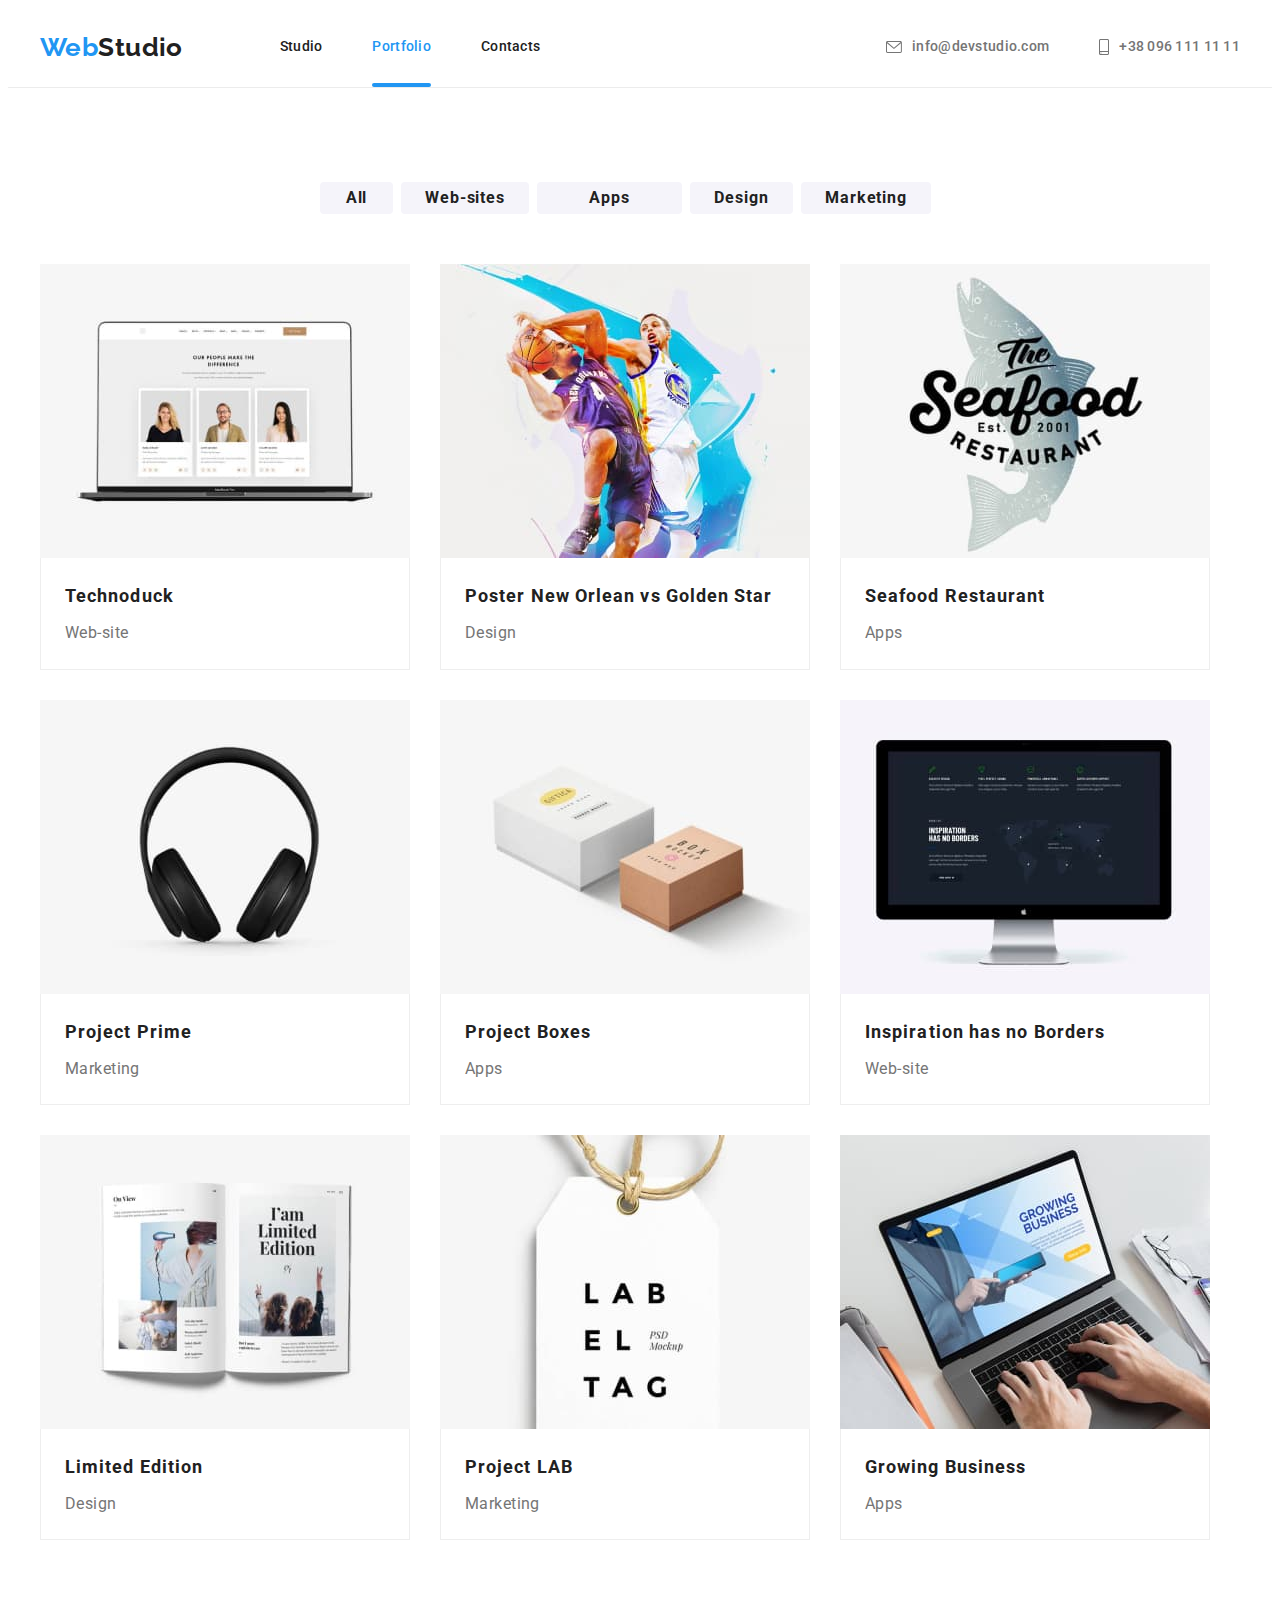
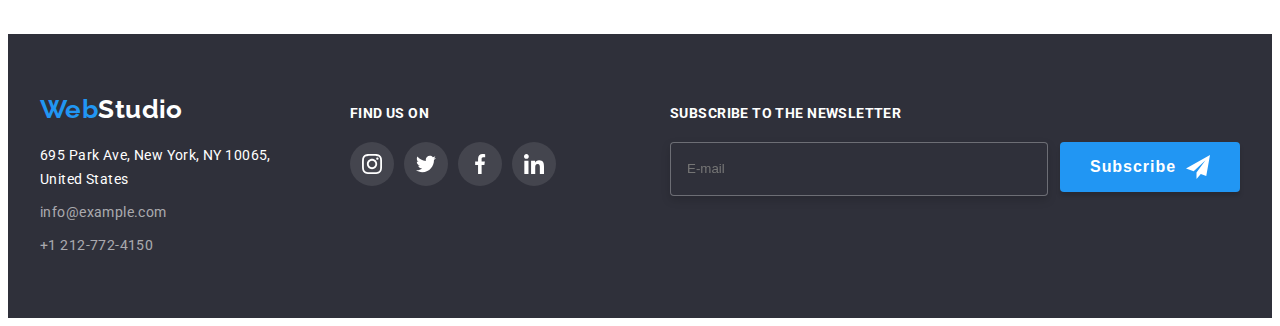
==== portfolio.html @ bf954bb7 "Add files via upload" ====
<!DOCTYPE html>
<html lang="en">
<head>
    <meta charset="UTF-8"/>
    <meta http-equiv="X-UA-Compatible" content="IE=edge"/>
    <meta name="viewport" content="width=device-width, initial-scale=1.0"/>
    <title>Document</title>
    <link rel="preconnect" href="https://fonts.googleapis.com"/>
    <link rel="preconnect" href="https://fonts.gstatic.com" crossorigin/>
    <link href="https://fonts.googleapis.com/css2?family=Raleway:wght@700&family=Roboto:wght@400;500;700;900&display=swap" rel="stylesheet"/>
    <link
        rel="stylesheet"
        href="https://cdnjs.cloudflare.com/ajax/libs/modern-normalize/1.1.0/modern-normalize.min.css"
        integrity="sha512-wpPYUAdjBVSE4KJnH1VR1HeZfpl1ub8YT/NKx4PuQ5NmX2tKuGu6U/JRp5y+Y8XG2tV+wKQpNHVUX03MfMFn9Q=="
        crossorigin="anonymous"
        referrerpolicy="no-referrer"
    />
    <link rel="stylesheet" href="./css/styles.css"/>
</head>
<body>
    <header class="header">
        <div class="container header-container">
            <nav class="header-nav">
                <a href="/" class="logo header-link">
                  Web<span class="logo-1">Studio</span>
                </a>
                <ul class="nav-site">
                  <li class="list"><a href="./index.html" class="header-link link">Studio</a></li>
                  <li class="list"><a href="./portfolio.html" class="header-link link active">Portfolio</a></li>
                  <li class="list"><a href="/contacts.html" class="header-link link">Contacts</a></li>
                </ul>
            </nav>
            <ul class="header-contact">
                <li class="header-list list"><a href="" class="link">
                  <svg class="icon-envelope" width="16" height="12">
                    <use href="./images/symbol-defs.svg#icon-envelope"></use>
                </svg>
                  info@devstudio.com</a></li>
                <li class="header-list list"><a href="" class="link">
                  <svg class="icon-phone" width="10" height="16">
                    <use href="./images/symbol-defs.svg#icon-smartphone"></use>
                </svg>
                  +38 096 111 11 11</a></li>
            </ul>
        </div>
        
    </header>

    <main>
        <section class="portfolio">
          <div class="container">
                <h1 class="visually-hidden">Portfolio</h1>
            <!--buttons--> 
            <ul class="btn-portfolio">
                <li class="list">
                    <button type="button" class="button button1">All</button>
                </li>
                <li class="list">
                    <button type="button" class="button button2">Web-sites</button>
                </li>
                <li class="list">
                    <button type="button" class="button button3">Apps</button>
                </li>
                <li class="list">
                    <button type="button" class="button button4">Design</button>
                </li>
                <li class="list">
                    <button type="button" class="button button5">Marketing</button>
                </li>
            </ul>
            <!--images-->
            <ul class="portfolio-list list">
                <li class="portfolio-item list">
                  <a href="#" class="portfolio-card">  
                    <div class="overlay-card">  
                      <img src="./images/portfolio-1-1.jpg" alt="Portfolio">
                      <div class="overlay">
                        <p class="text-overlay">
                          Technoduck is a state-of-the-art coronavirus distribution platform. Companies use this platform for digital espionage and attacks on competitors' secure servers.
                        </p>
                      </div>
                    </div>
                      <div class="portfolio-item-box">
                        <h2 class="portfolio-title">Technoduck</h2>
                        <p class="portfolio-about">Web-site</p>
                      </div>
                  </a>
                </li>
                <li class="portfolio-item list">
                  <a href="#" class="portfolio-card">
                    <div class="overlay-card">
                      <img src="./images/portfolio-1-2.jpg" alt="Portfolio">
                      <div class="overlay">
                        <p class="text-overlay">
                        Technoduck is a state-of-the-art coronavirus distribution platform. Companies use this platform for digital espionage and attacks on competitors' secure servers.
                        </p>
                      </div>  
                    </div>
                    <div class="portfolio-item-box">
                        <h2 class="portfolio-title">Poster New Orlean vs Golden Star</h2>
                        <p class="portfolio-about">Design</p>
                    </div>
                  </a>
                
                </li>
                <li class="portfolio-item list">
                  <a href="#" class="portfolio-card">
                    <div class="overlay-card">
                      <img src="./images/portfolio-1-3.jpg" alt="Portfolio">
                      <div class="overlay">
                        <p class="text-overlay">
                          Technoduck is a state-of-the-art coronavirus distribution platform. Companies use this platform for digital espionage and attacks on competitors' secure servers.
                        </p>
                      </div>
                    </div>
                      <div class="portfolio-item-box">
                        <h2 class="portfolio-title">Seafood Restaurant</h2>
                        <p class="portfolio-about">Apps</p>
                      </div>
                  </a>
                </li>
                <li class="portfolio-item list">
                  <a href="#" class="portfolio-card">
                    <div class="overlay-card">
                      <img src="./images/portfolio-2-1.jpg" alt="Portfolio">
                      <div class="overlay">
                        <p class="text-overlay">
                        Technoduck is a state-of-the-art coronavirus distribution platform. Companies use this platform for digital espionage and attacks on competitors' secure servers.
                        </p>
                      </div>
                    </div>
                    <div class="portfolio-item-box">
                        <h2 class="portfolio-title">Project Prime</h2>
                        <p class="portfolio-about">Marketing</p>
                    </div>
                  </a>
                </li>
                <li class="portfolio-item list">
                  <a href="#" class="portfolio-card">
                    <div class="overlay-card">
                      <img src="./images/portfolio-2-2.jpg" alt="Portfolio">
                      <div class="overlay">
                        <p class="text-overlay">
                          Technoduck is a state-of-the-art coronavirus distribution platform. Companies use this platform for digital espionage and attacks on competitors' secure servers.
                        </p>
                      </div>
                    </div>  
                    <div class="portfolio-item-box">
                        <h2 class="portfolio-title">Project Boxes</h2>
                        <p class="portfolio-about">Apps</p>
                    </div>
                  </a>
                </li>
                <li class="portfolio-item list">
                  <a href="#" class="portfolio-card">
                    <div class="overlay-card">
                      <img src="./images/portfolio-2-3.jpg" alt="Portfolio">
                      <div class="overlay">
                        <p class="text-overlay">
                        Technoduck is a state-of-the-art coronavirus distribution platform. Companies use this platform for digital espionage and attacks on competitors' secure servers.
                        </p>
                      </div>
                    </div>
                      <div class="portfolio-item-box">
                        <h2 class="portfolio-title">Inspiration has no Borders</h2>
                        <p class="portfolio-about">Web-site</p>
                      </div>
                  </a>  
                </li>
                <li class="portfolio-item list">
                  <a href="#" class="portfolio-card">
                    <div class="overlay-card">
                      <img src="./images/portfolio-3-1.jpg" alt="Portfolio">
                      <div class="overlay">
                        <p class="text-overlay">
                        Technoduck is a state-of-the-art coronavirus distribution platform. Companies use this platform for digital espionage and attacks on competitors' secure servers.
                        </p>
                      </div>
                    </div>
                    <div class="portfolio-item-box">
                        <h2 class="portfolio-title">Limited Edition</h2>
                        <p class="portfolio-about">Design</p>
                    </div>
                  </a>
                </li>
                <li class="portfolio-item list">
                  <a href="#" class="portfolio-card">
                    <div class="overlay-card">
                      <img src="./images/portfolio-3-2.jpg" alt="Portfolio">
                      <div class="overlay">
                        <p class="text-overlay">
                        Technoduck is a state-of-the-art coronavirus distribution platform. Companies use this platform for digital espionage and attacks on competitors' secure servers.
                        </p>
                      </div>
                    </div>
                    <div class="portfolio-item-box">
                      <h2 class="portfolio-title">Project LAB</h2>
                      <p class="portfolio-about">Marketing</p>
                    </div>
                  </a>
                </li>
                <li class="portfolio-item list">
                  <a href="#" class="portfolio-card">
                    <div class="overlay-card">
                      <img src="./images/portfolio-3-3.jpg" alt="Portfolio">
                      <div class="overlay">
                        <p class="text-overlay">
                        Technoduck is a state-of-the-art coronavirus distribution platform. Companies use this platform for digital espionage and attacks on competitors' secure servers.
                        </p>
                      </div>
                    </div>
                    <div class="portfolio-item-box">
                      <h2 class="portfolio-title">Growing Business</h2>
                      <p class="portfolio-about">Apps</p>
                    </div>
                  </a>
                </li>
            </ul>
          </div>
        </section>
    </main>
    <footer class="footer">
        <div class="container footer-container">
          <div class="footer-logo-nav"> 
              <a href="/" class="logo footer-link footer-a-logo">Web<span class="logo-2">Studio</span></a>
              <address>
                  <p class="address footer-address"> 
                      695 Park Ave, New York, NY 10065,
                      United States
                  </p>
                  <ul>
                      <li class="list footer-address"><a href="mailto:info@example.com" class="address-link">info@example.com</a></li>
                      <li class="list"><a href="tel:+12127724150" class="address-link">+1 212-772-4150</a></li>
                  </ul>  
              </address>
          </div>
          <div class="footer-social-list">
            <h2 class="footer-social-title">FIND US ON</h2>
            <ul class="footer-social-links">
              <li class="social-item">
                <svg class="social-logo" width="20" height="20">
                  <use href="./images/symbol-defs.svg#icon-instagram"></use>
                </svg>
              </li>
              <li class="social-item">
                <svg class="social-logo" width="20" height="20">
                  <use href="./images/symbol-defs.svg#icon-twitter"></use>
                </svg>
              </li>
              <li class="social-item">
                <svg class="social-logo" width="20" height="20">
                  <use href="./images/symbol-defs.svg#icon-facebook"></use>
                </svg>
              </li>
              <li class="social-item">
                <svg class="social-logo" width="20" height="20">
                  <use href="./images/symbol-defs.svg#icon-linkedin"></use>
                </svg>
              </li>
            </ul>
          </div>
          <div class="footer-subscribe">
            <p class="footer-subscribe-title">subscribe to the newsletter</p>
            <form class="subscribe-form">
              <label>
                <input type="email" name="email" placeholder="E-mail" class="input-email" />
              </label>
              <button type="submit" class="send-btn">
                Subscribe
                <svg class="icon-send" width="24" height="24">
                  <use href="./images/symbol-defs.svg#icon-send"></use>
                </svg>
              </button>
            </form>
          </div>
        </div>
    </footer>
</body>
</html>
---- css/styles.css ----
/*------basic!------*/
:root {
    --active-text: #2196F3;
    --white: #FFFFFF;
    --ordinary-text: #212121;
    --description-text: #757575;
    --dark-background: #2F303A;
    --dark-background-opacity: rgba(47, 48, 58, 0.8);
    --portfolio-background: #E5E5E5;
    --mailto: rgba(255, 255, 255, 0.6);
    --team-background: #F5F4FA;
    --icon: #AFB1B8;
    --icon-footer-background: rgba(255, 255, 255, 0.1);
    --transition-duration: 250ms;
    --timing-function: cubic-bezier(0.4, 0, 0.2, 1);
    --button-request-hover: #188CE8;
}

body{
font-family: 'Roboto', sans-serif;
font-style: normal;
font-size: 14px;
font-weight: 400;
line-height: 1.14;
letter-spacing: 0.03em;
color: var(--ordinary-text);
background-color: var(--white);
}

*::before,
*::after {
    box-sizing: inherit;
}

p,
h1,
h2,
h3,
h4,
h5,
h6 {
  margin: 0;
}

ul,
ol {
  margin: 0;
  padding-left: 0;
  list-style: none;
}

button {
  cursor: pointer;
}

address {
  font-style: normal;
}

img {
    display: block;
  }

a {
    text-decoration: none;
    cursor: pointer;
    transition: color var(--transition-duration) var(--timing-function);
}

a:hover,
a:focus {
    color: var(--active-text)
}

.list {
    list-style: none;
  }
  
.link {
    text-decoration: none;
    transition: color var(--transition-duration) var(--timing-function);
  }

label {
    border-style: none;
}

.container {
    width: 1200px;
    padding-left: 15px;
    padding-right: 15px;
    margin: 0 auto;
    position: relative;
  }

.visually-hidden {
    position: absolute;
    white-space: nowrap;
    width: 1px;
    height: 1px;
    overflow: hidden;
    border: 0;
    padding: 0;
    clip: rect(0 0 0 0);
    clip-path: inset(50%);
    margin: -1px;
}

.button {
    font-family: inherit;
    font-weight: 700;
    font-size: 16px;
    line-height: 1.88;
    /* identical to box height, or 188% */
    letter-spacing: 0.06em;
    color: var(--ordinary-text);
    background-color: var(--team-background);
    border: none;
    border-radius: 4px;
    position: relative;
    transition: color var(--transition-duration) var(--timing-function), background-color var(--transition-duration) var(--timing-function), box-shadow var(--transition-duration) var(--timing-function);
}

.button:hover,
.button:focus {
    color: var(--white);
    background-color: var(--active-text);
    box-shadow: 0px 3px 1px rgba(0, 0, 0, 0.1), 0px 1px 2px rgba(0, 0, 0, 0.08), 0px 2px 2px rgba(0, 0, 0, 0.12);
}

/*--------Header!--------*/

.header {
display: block;
padding-top: 24px;
padding-bottom: 25px;
border-bottom: 1px solid #ececec;
}

.header-container {
    display: flex;
    align-items: center;
}

.header-nav {
    display: flex;
    align-items: center;
}

.nav-site {
    display: flex;
    align-items: center;
    gap: 50px;
}

.header-contact {
    display: flex;
    align-items: center;
    gap: 50px;
    margin-left: auto;
}

.header-link, 
.footer-link {
    text-decoration: none;
    padding: 0;
    margin: 0;
}

.logo {
    font-family: 'Raleway';
    font-weight: 700;
    font-size: 26px;
    line-height: 1.17;
    color: var(--active-text);
    margin-right: 97px;
}

.header-link .logo-1 {
    color: var(--ordinary-text);
}

.footer-link .logo-2 {
    color: var(--white);
    margin-bottom: 20px;
}

.nav-site .link {
    text-decoration: none;
    font-family: inherit;
    font-size: 14px;
    font-weight: 500;
    line-height: 1.14;
    letter-spacing: 0.02em;
    color: var(--ordinary-text);
    transition: color var(--transition-duration) var(--timing-function);
}

.nav-site .link:hover,
.nav-site .link:focus {
    text-decoration: none;
    color: var(--active-text);
}

.nav-site .active {
    text-decoration: none;
    color: var(--active-text);
    transition: color var(--transition-duration) var(--timing-function);
    position: relative;
}

.nav-site .active::after {
    content: "";
    display: block;
    width: 100%;
    height: 4px;
    background-color: var(--active-text);
    border-radius: 2px;
    position: absolute;
    bottom: -33px;
    margin: 0;
}

.list {
    list-style: none;
}

.header-list .link {
    display: flex;
    align-items: center;
    text-decoration: none;
    font-style: normal;
    font-weight: 500;
    letter-spacing: 0.02em;
    color: var(--description-text); 
    transition: color var(--transition-duration) var(--timing-function);   
}

.header-list .link:hover,
.header-list .link:focus {
    color: var(--active-text);
}

.icon-envelope {
    margin-right: 10px;
    margin-bottom: 0px;
    fill: currentColor;
    transition: fill var(--transition-duration) var(--timing-function);
}

.icon-phone {
    fill: currentColor;
    margin-right: 10px;
    margin-bottom: 0px;
    transition: fill var(--transition-duration) var(--timing-function);
}

/*main*/

.hero-section {
    background-image: linear-gradient(rgba(47, 48, 58, 0.4),rgba(47, 48, 58, 0.4)), url(../images/hero-bg.jpg);
    padding-top: 200px;
    padding-bottom: 200px;
    align-items: center;
    background-size: 1600px 600px;
    background-repeat: no-repeat;
    background-position: center;
    text-align: center;
    position: relative;
 }


.hero-container {
    display: flex;
    flex-direction: column;
    align-items: center;
    justify-content: center;
}

.hero-heading {
    font-size: 44px;
    font-weight: 900;
    line-height: 1.36;
    letter-spacing: 0.06em;
    color: var(--white);
    text-transform: uppercase;
    max-width: 696px;
    text-align: center;
    margin-bottom: 30px;
    margin-left: auto;
    margin-right: auto;
}

.button-request {
    font-family: inherit;
    font-weight: 700;
    font-size: 16px;
    line-height: 1.88;
    /* identical to box height, or 188% */
    letter-spacing: 0.06em;
    color: var(--white);
    background-color: var(--active-text);
    border-radius: 4px;
    border: none;
    padding: 10px 20px;
    box-shadow: 0px 4px 4px rgba(0, 0, 0, 0.15);
    display: flex;
    position: relative;
    transition: background-color var(--transition-duration) var(--timing-function);
}

.button-request:hover,
.button-request:focus {
    background-color: var(--button-request-hover);
    box-shadow: 0px 4px 4px rgba(0, 0, 0, 0.15);
}

.definition-section,
.section {
    padding-top: 94px;
}

.section {
    padding-bottom: 94px;
}

.definition {
    display: flex;
    gap: 30px;
}

.definition .definition-list {
    width: calc((100%-90px)/4)
}

.feature {
    display: flex;
    width: 270px;
    height: 120px;
    background-color: var(--team-background);
    margin-bottom: 30px;
    align-items: center;
    justify-content: center;
}

.definition-name {
    font-family: inherit;
    font-weight: 700;
    font-size: 14px;
    line-height: 1.17;
    letter-spacing: 0.03em;
    text-transform: uppercase;
    margin-bottom: 10px;
}

.definition-about {
    line-height: 1.71;
    color: var(--description-text);
}

.section-title {
    font-weight: 700;
    font-size: 36px;
    line-height: 1.17;
    text-align: center;
    margin-bottom: 50px;
}

.pictures-container {
    display: flex;
    gap: 30px;
}

.what {
    text-align: center;
}

.what-list {
    position: relative;
}

.what-item {
    display: flex;
    justify-content: center;
    align-items: center;
    position: absolute;
    bottom: 0;
    width: 370px;
    height: 70px;
    background-color: var(--dark-background-opacity);
    color: var(--white);
    font-family: inherit;
    font-weight: 700;
    text-transform: uppercase;
}

.team {
    background-color: var(--team-background);
}

.team-container {
    display: flex;
    gap: 30px;
    align-items: center;
}

.box {
    background-color: var(--white);
    width: 270px;
    box-shadow: 0px 1px 3px rgba(0, 0, 0, 0.12), 0px 1px 1px rgba(0, 0, 0, 0.14), 0px 2px 1px rgba(0, 0, 0, 0.2);
    border-radius: 0px 0px 4px 4px;
}

.team-card {
    padding: 30px;
}

.team-name {
    font-weight: 500;
    font-size: 16px;
    line-height: 1.19;
/* identical to box height */
    text-align: center;
    margin-bottom: 10px;
}

.team-position {
    font-size: 16px;
    line-height: 1.19;
/* identical to box height */
    color: var(--description-text);
    text-align: center;
    margin-bottom: 16px;
}

.social-links-team {
    display: flex;
    gap: 10px;
    align-items: flex-start;
}

.social-item-team {
    display: flex;
    align-items: center;
    justify-content: center;
    width: 44px;
    height: 44px;
    border-radius: 50%;
    background-color: var(--white);
    fill: var(--icon);
    transition: background-color var(--transition-duration) var(--timing-function), fill var(--transition-duration) var(--timing-function);
   }

.social-item-team:hover,
.social-item-team:focus {
    background-color: var(--active-text);
    fill: var(--white);
}


.customers-container {
    display: flex;
    gap: 30px;
    justify-content: center;
}

.customer {
    width: 170px;
    height: 92px;
}

.customer-logo {
    display: flex;
    width: 170px;
    height: 92px;
    border: 1px solid var(--icon);
    border-radius: 4px;
    align-items: center;
    justify-content: center;
    transition: border-color var(--transition-duration) var(--timing-function), fill var(--transition-duration) var(--timing-function);
}

.customer-link {
    fill: var(--icon);
    transition: fill var(--transition-duration) var(--timing-function);
}

.customer-logo:hover,
.customer-logo:focus {
    border-color: var(--active-text);
}

.customer-logo:hover .customer-link,
.customer-logo:focus .customer-link {
    fill: var(--active-text);
}

.footer {
    background-color: var(--dark-background);
    padding-top: 60px;
    padding-bottom: 60px;
}

.footer-a-logo {
    margin-bottom: 20px;
}

.address {
    text-decoration: none;
    font-family: 'Roboto', sans-serif;
    font-style: normal;
    font-size: 14px;
    line-height: 1.71;
    letter-spacing: 00.03em;
/* or 171% */
    color: var(--white);
    max-width: 231px;
    margin-top: 20px;
    transition: color var(--transition-duration) var(--timing-function);
   } 

.address:hover,
.address:focus {
    color: var(--active-text);
}

.address-link {
    text-decoration: none;
    font-family: 'Roboto', sans-serif;
    font-style: normal;
    font-size: 14px;
    line-height: 1.71;
    letter-spacing: 00.03em;
    /* or 171% */
    color: var(--mailto);
    transition: color var(--transition-duration) var(--timing-function);
}

.address-link:hover,
.address-link:focus {
    color: var(--active-text);
}

.footer-address {
    margin-bottom: 9px;
}

.footer-container {
    display: flex;
    gap: 70px;
    align-items: baseline;
}

.footer-social-list {
    align-items: baseline;
}

.footer-social-title {
    font-family: inherit;
    font-weight: 700;
    font-size: 14px;
    color: var(--white);
    margin-bottom: 20px;
}

.footer-social-links {
    display: flex;
    gap: 10px;
    align-items: flex-start;
}

.social-item {
    display: flex;
    align-items: center;
    justify-content: center;
    width: 44px;
    height: 44px;
    border-radius: 50%;
    background-color: var(--icon-footer-background);
    fill: var(--white);
    transition: background-color var(--transition-duration) var(--timing-function);
   }

.social-item:hover,
.social-item:focus {
    background-color: var(--active-text);
}

.footer-subscribe {
    display: block;
    width: 570px;
    margin-left: auto;
}

.footer-subscribe-title {
    margin-bottom: 20px;
    text-transform: uppercase;
    color: var(--white);
    font-style: normal;
    font-family: inherit;
    font-weight: 700;
}

.subscribe-form {
    display: flex;
    justify-content: baseline;
    gap: 12px;
    border: none;
}

.input-email {
    padding-left: 16px;
    width: 358px;
    height: 50px;
    color: rgba(255, 255, 255, 0.6);
    border: 1px solid rgba(255, 255, 255, 0.3);
    filter: drop-shadow(0px 4px 4px rgba(0, 0, 0, 0.15));
    border-radius: 4px;
    background-color: var(--dark-background);
    transition: border var(--transition-duration) var(--timing-function);
}

.input-email:hover,
.input-email:focus {
    border: 1px solid var(--active-text);
    outline: none;
}

.send-btn {
    display: flex;
    justify-content: center;
    align-items: center;
    font-weight: 700;
    font-size: 16px;
    line-height: 30px;
    letter-spacing: 0.06em;
    width: 200px;
    height: 50px;
    padding: 0;
    margin-left: auto;
    color: var(--white);
    background-color: var(--active-text);
    border: none;
    border-radius: 4px;
    box-shadow: 0px 4px 4px rgba(0, 0, 0, 0.15);
    transition: background-color var(--timing-function) var(--transition-duration);
}

.send-btn:hover,
.send-btn:focus {
    background-color: var(--button-request-hover);
}

.icon-send {
    fill: currentColor;
    margin-left: 10px;
}

/*PORTFOLIO*/
.portfolio {
    padding-top: 94px;
    padding-bottom: 94px;
}

.btn-portfolio {
    display: flex;
    flex-wrap: wrap;
    gap: 8px;
    margin-bottom: 50px;
    margin-left: 280px;
}

.button1 {width: 73px;}
.button2 {width: 128px;}
.button3 {width: 145px;}
.button4 {width: 103px;}
.button5 {width: 130px;}

.portfolio-list {
    display: flex;
    flex-wrap: wrap;
    gap: 30px;
    position: relative;
}

.portfolio-card {
    display: block;
    box-shadow: none;
    transition: box-shadow var(--transition-duration) var(--timing-function);
}

.portfolio-card:hover,
.portfolio-card:focus {
    box-shadow: 0px 1px 1px rgba(0, 0, 0, 0.12), 0px 4px 4px rgba(0, 0, 0, 0.06), 1px 4px 6px rgba(0, 0, 0, 0.16);
}

.overlay-card {
    width: 370;
    height: 294;
    position: relative;
    overflow: hidden;
}

.overlay {
    position: absolute;
    top: 0;
    left: 0;
    width: 100%;
    height: 100%;
    background: var(--active-text);
    opacity: 0.9;
    transform: translateY(101%);
    transition: transform var(--transition-duration) ease;
    transition-timing-function: var(--timing-function);
}

.portfolio-card:hover .overlay {
    transform: translateY(0);
}

.text-overlay {
    font-family: inherit;
    font-size: 18px;
    line-height: 28px;
    letter-spacing: 0.03em;
    color: var(--white);
    margin: 0;
    padding: 63px 23px;
}

.portfolio-item-box {
    border-right: 1px solid #EEEEEE; 
    border-bottom: 1px solid #EEEEEE; 
    border-left: 1px solid #EEEEEE;
    padding: 20px 24px;
}

.portfolio-title {
    font-family: 'Roboto', sans-serif;
    font-weight: 700;
    font-size: 18px;
    line-height: 2;
    letter-spacing: 0.06em;
    margin-bottom: 4px;
    color: var(--ordinary-text);
}

.portfolio-about {
    font-family: 'Roboto', sans-serif;
    font-size: 16px;
    line-height: 1.88;
    color: var(--description-text);
}

.backdrop {
    position: fixed;
    top: 0;
    left: 0;
    width: 100%;
    height: 100%;
    background: rgba(0, 0, 0, 0.2);
    transition: opacity var(--transition-duration) var(--timing-function),
      visibility var(--transition-duration) var(--timing-function);
}

.modal {
    width: 528px;
    height: 582px;
    background-color: var(--white);
    box-shadow: 0px 1px 3px rgba(0, 0, 0, 0.12), 0px 1px 1px rgba(0, 0, 0, 0.14),
    0px 2px 1px rgba(0, 0, 0, 0.2);
    border-radius: 4px;
    position: absolute;
    top: 50%;
    left: 50%;
    transform: translate(-50%, -50%) scale(1);
    transition: transform var(--transition-duration) var(--timing-function);
}


.close-button {
    position: absolute;
    top: 8px;
    right: 8px;
    padding: 0;
    width: 30px;
    height: 30px;
    padding: 0;
    background-color: var(--white);
    border: 1px solid rgba(0, 0, 0, 0.1);
    border-radius: 50%;
    background-color: var(--white);
    transition: fill var(--transition-duration) var(--timing-function);
}

.close-button:hover,
.close-button:focus {
    border: 1px solid var(--active-text);
    background-color: var(--white);
    box-shadow: none;
}

.icon-close-modal {
    fill: rgba(0, 0, 0, 0.8);
}

.close-button:hover .icon-close-modal,
.close-button:focus .icon-close-modal {
    fill: var(--active-text)
}

.is-hidden {
    visibility: hidden;
    opacity: 0;
    pointer-events: none;
  }

.backdrop.is-hidden .modal {
    transform: translate(-50%, -50%) scale(0);
  }

.modal-title {
    font-family: inherit;
    font-weight: 700;
    font-size: 20px;
    line-height: 1.15;
    text-align: center;
    color: var(--ordinary-text);
    margin-top: 40px;
    margin-bottom: 12px;
}

.modal-form {
    display: flex;
    flex-direction: column;
    gap: 10px;
    margin-bottom: 20px;
    margin-left: 40px;
    margin-right: 40px;
}

.label {
    display: flex;
    flex-direction: column;
    font-family: inherit;
    letter-spacing: 0.01em;
    color: var(--description-text);
    position: relative;
}

.input-form {
    position: relative;
    height: 40px;
    padding-left: 42px;
    margin-top: 4px;
    border: 1px solid rgba(33, 33, 33, 0.2);
    border-radius: 4px;
    transition: border-color var(--transition-duration) var(--timing-function);
}

.form-icon {
    position: absolute;
    left: 12px;
    bottom: 11px;
    fill: var(--ordinary-text);
    transition: fill var(--timing-function) var(--transition-duration);
}

.input-form:hover + .form-icon,
.input-form:focus + .form-icon {
    fill: var(--active-text);
}

.input-form:hover,
.input-form:focus {
    outline: none;
    border-color: var(--active-text);
}

.comments-area {
    height: 120px;
    padding: 12px 16px;
    margin-top: 4px;
    border: 1px solid rgba(33, 33, 33, 0.2);
    border-radius: 4px;
    resize: none;
    transition: border var(--timing-function) var(--transition-duration);
}

.comments-area:hover,
.comments-area:focus {
    outline: none;
    border: 1px solid var(--active-text);
}

.agreement {
    display: flex;
    justify-content: center;
    align-items: baseline;
    margin-top: 10px;
    margin-left: 12px;
    position: relative;
}

.agreement p {
    display: block;
    align-items: center;
    padding: 0;
    margin-left: 7px;
    color: var(--description-text);
}

.icon.agreement-checkbox {
    display: block;
    position: absolute;
    left: 50px;
    cursor: pointer;
    border: 2px solid var(--ordinary-text);
    fill: var(--white);
    background-color: var(--white);
    border-radius: 2px;
}

.agreement-checkbox:checked + .icon.agreement-checkbox {
    background-color: var(--active-text);
    border-color: var(--active-text);
}

.agreement-link {
    color: var(--active-text);
    text-decoration: underline;
}

.form-btn {
    display: flex;
    left: 50%;
    justify-content: center;
    align-items: center;
    font-weight: 700;
    font-size: 16px;
    line-height: 1.88;
    letter-spacing: 0.06em;
    margin: 0px auto 20px;
    width: 200px;
    height: 50px;
    padding: 0;
    color: var(--white);
    border: none;
    border-radius: 4px;
    background-color: var(--active-text);
    transition: background-color var(--transition-duration) var(--timing-function);
}

.form-btn:hover,
.form-btn:focus {
    background-color: var(--button-request-hover);
}
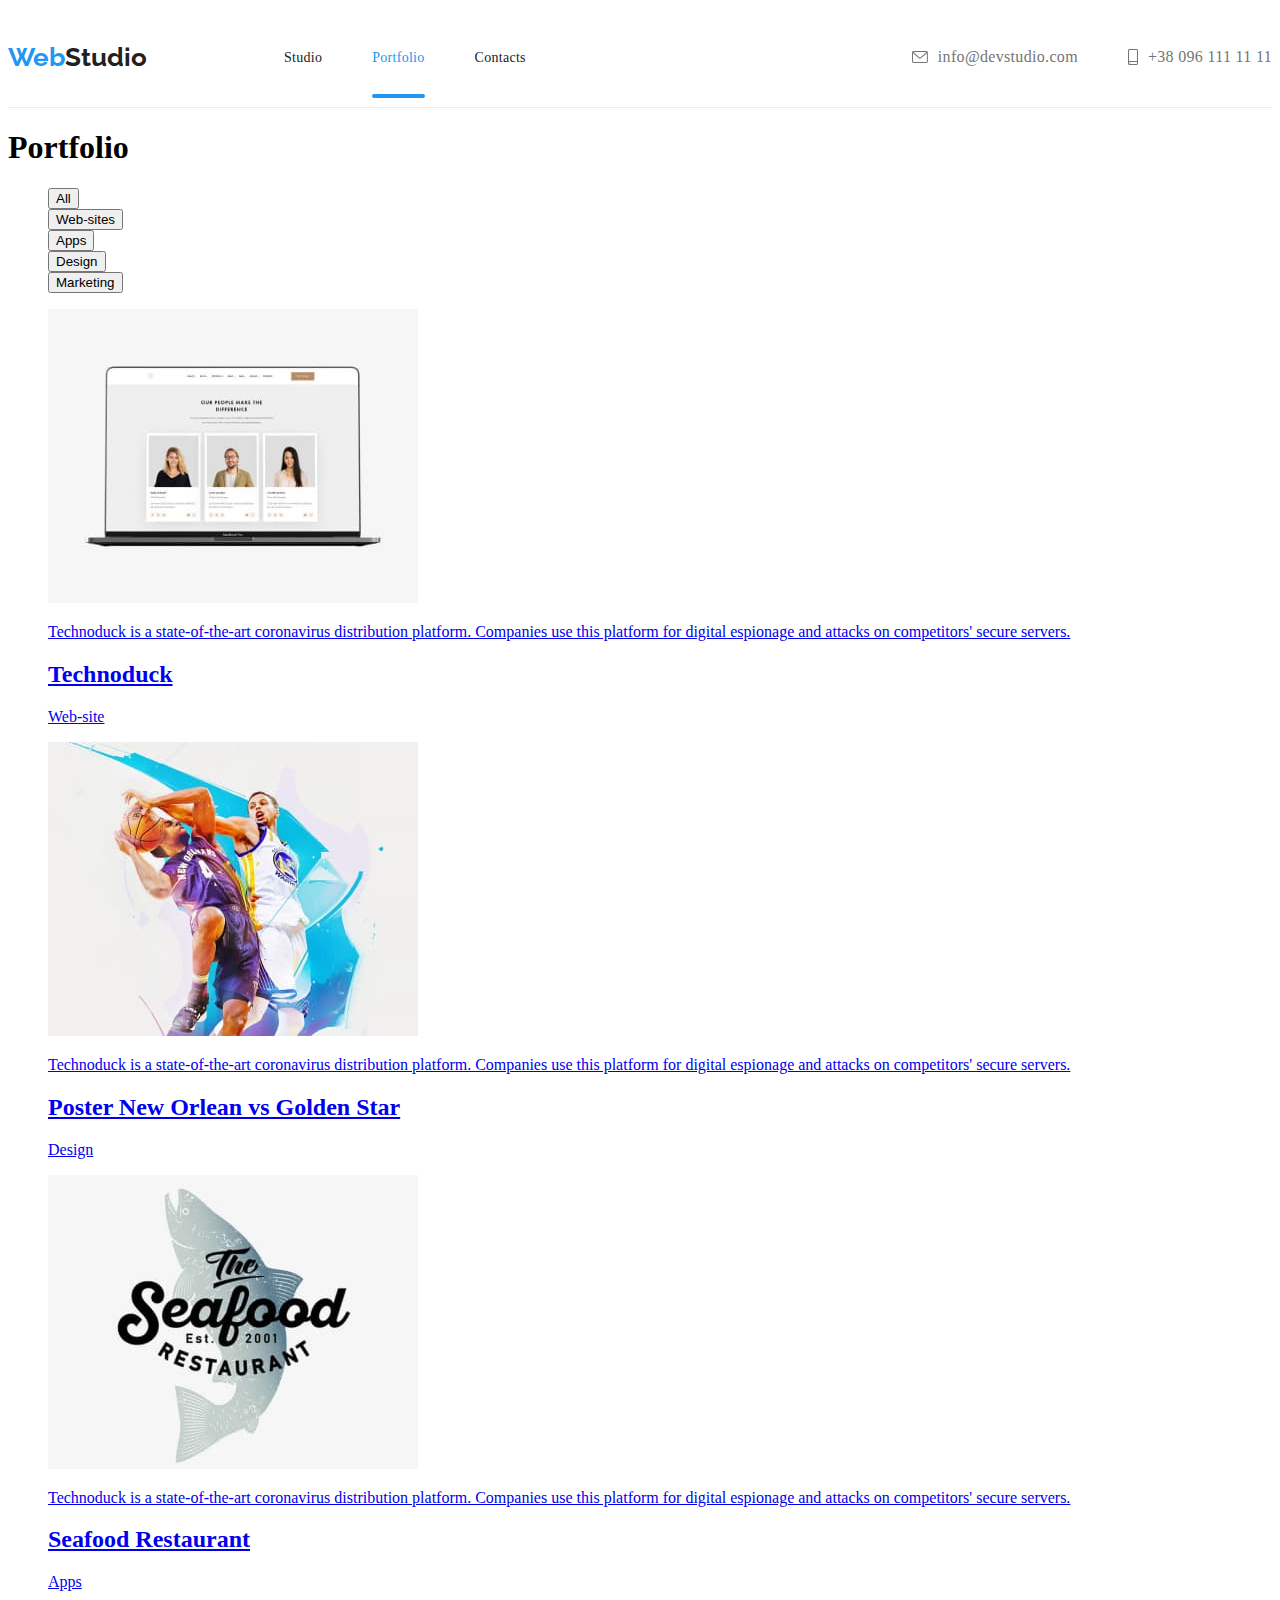
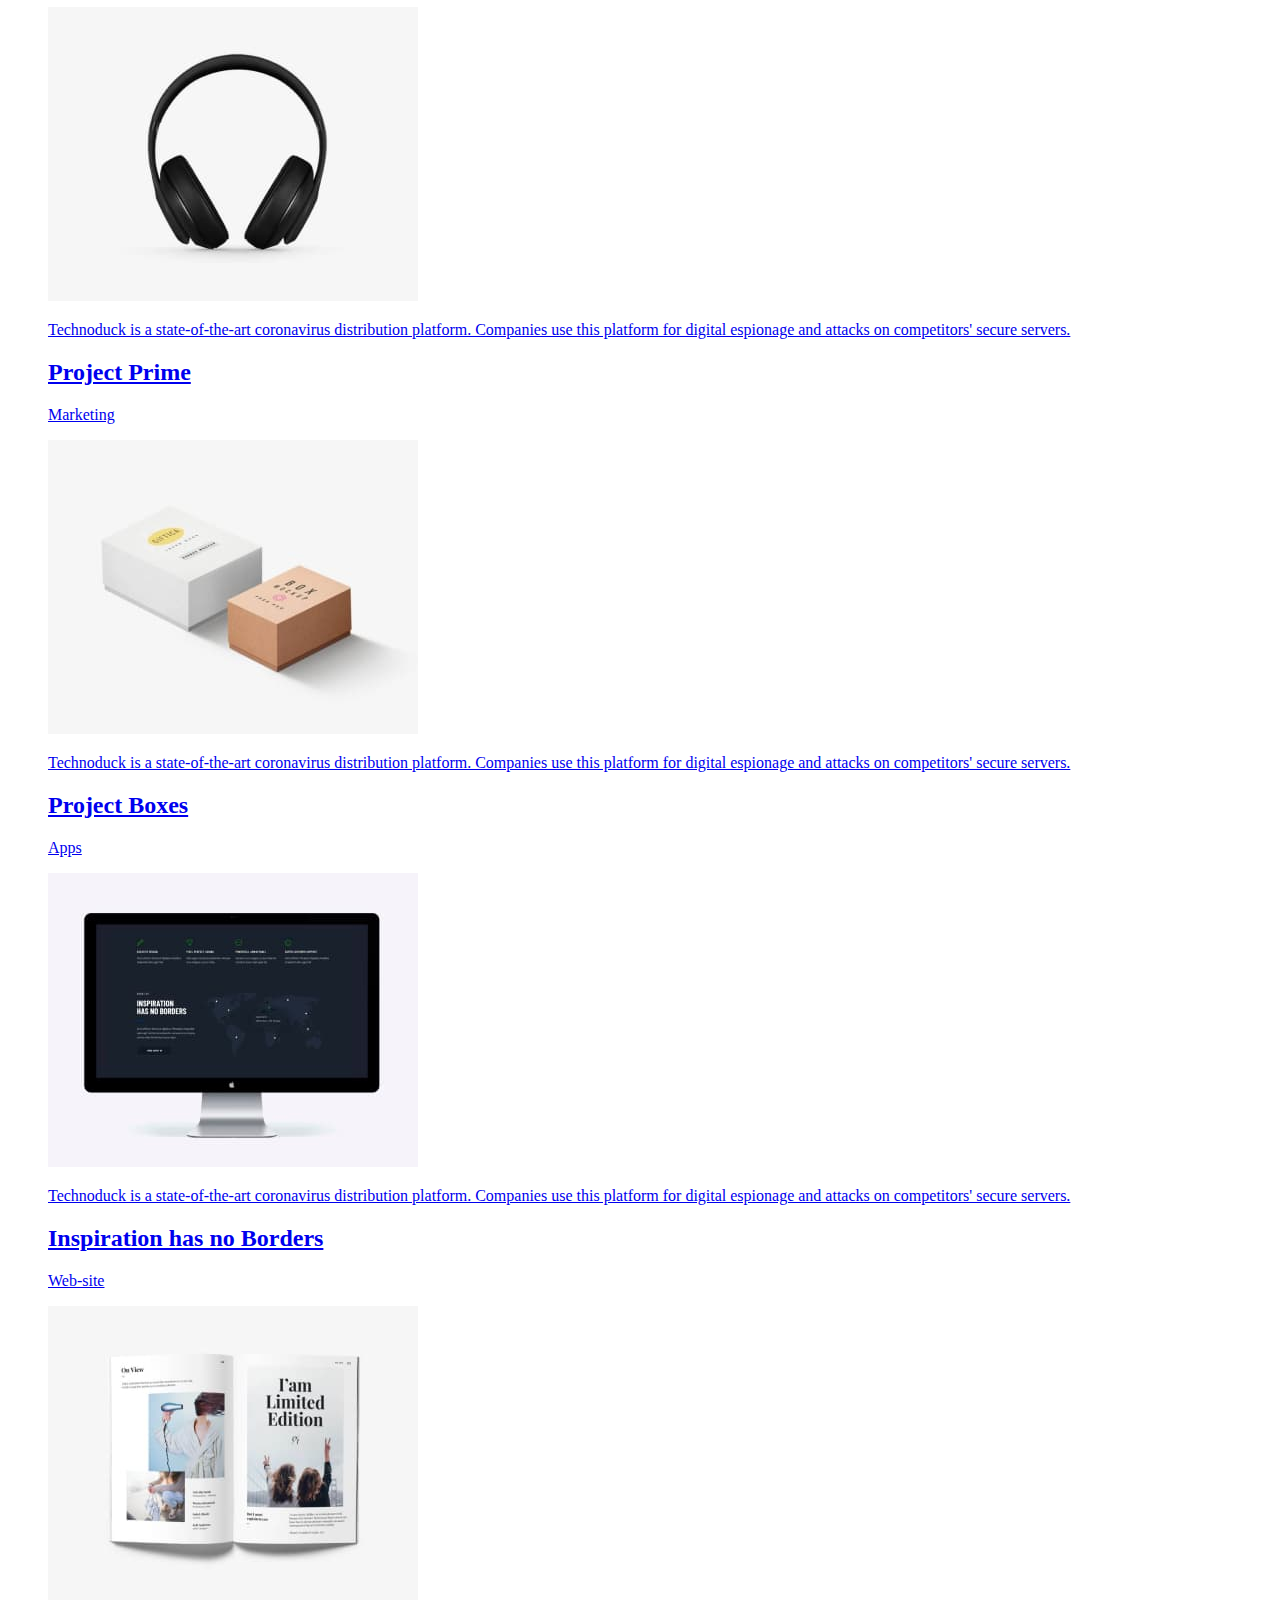
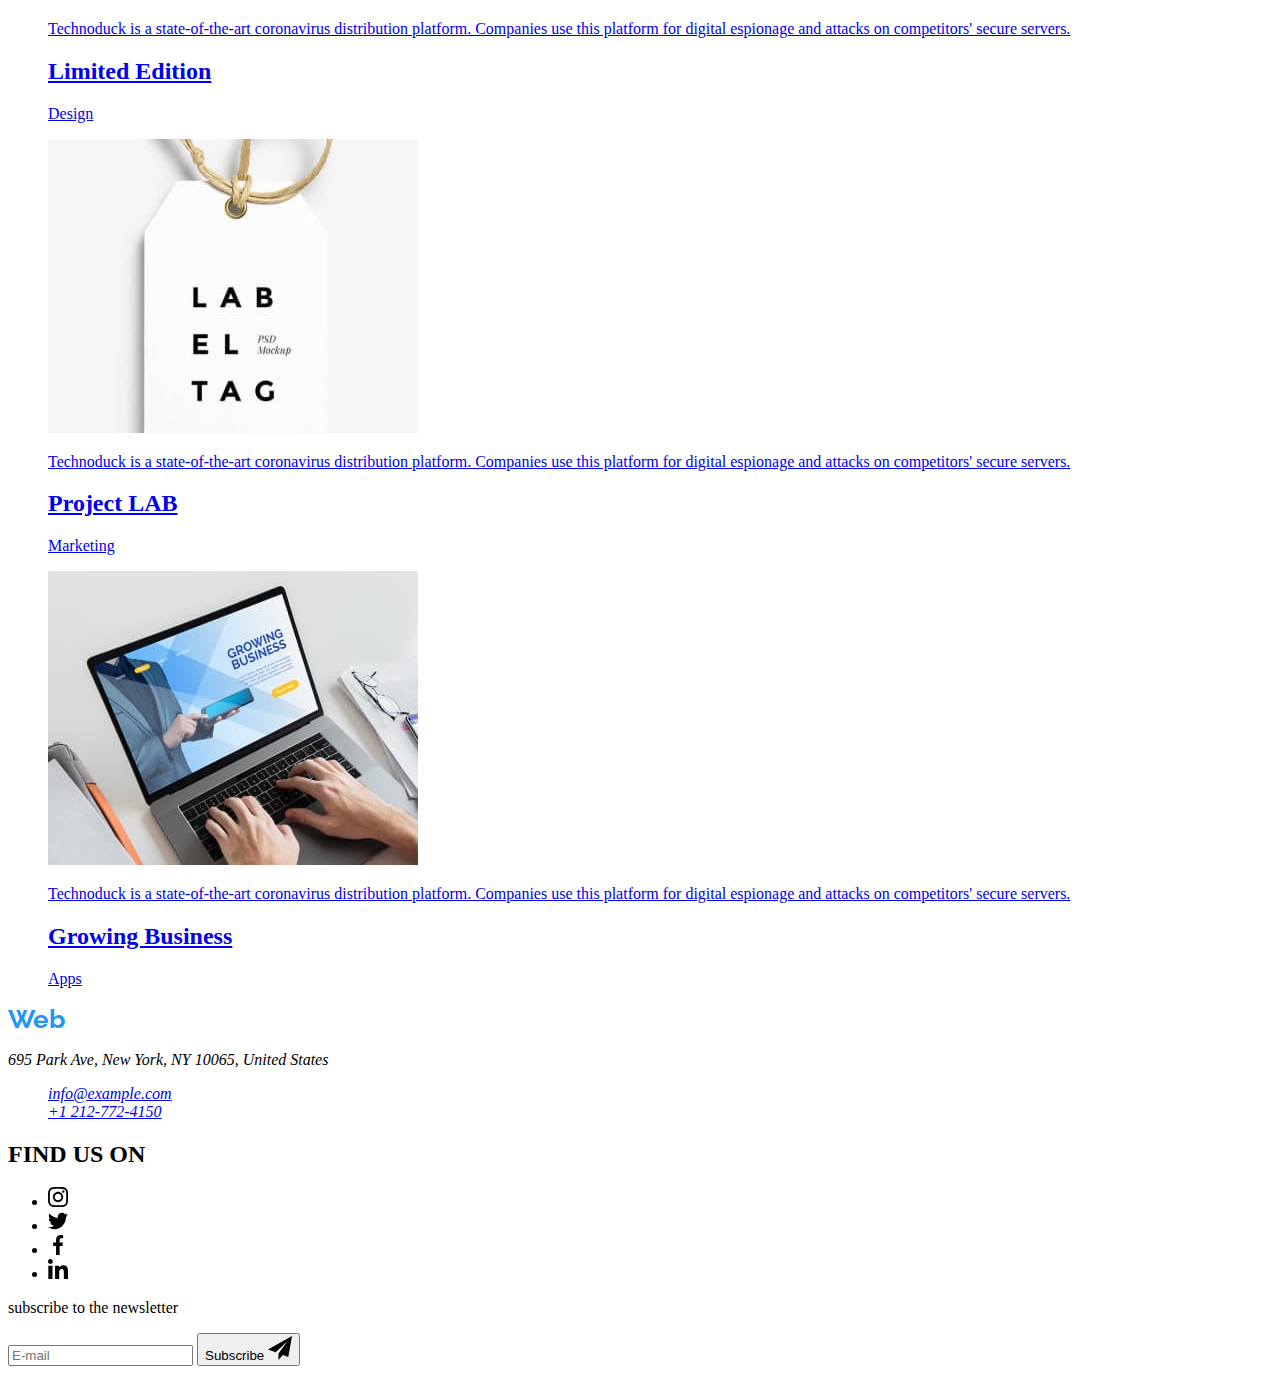
==== commit 298a3575: "first trial" ====
--- a/portfolio.html
+++ b/portfolio.html
@@ -15,7 +15,7 @@
         crossorigin="anonymous"
         referrerpolicy="no-referrer"
     />
-    <link rel="stylesheet" href="./css/styles.css"/>
+    <link rel="stylesheet" href="./css/main.min.css"/>
 </head>
 <body>
     <header class="header">
--- a/css/main.min.css
+++ b/css/main.min.css
@@ -0,0 +1 @@
+:root{--active-text: #2196F3;--white: #FFFFFF;--ordinary-text: #212121;--description-text: #757575;--dark-background: #2F303A;--dark-background-opacity: rgba(47, 48, 58, 0.8);--portfolio-background: #E5E5E5;--mailto: rgba(255, 255, 255, 0.6);--team-background: #F5F4FA;--icon: #AFB1B8;--icon-footer-background: rgba(255, 255, 255, 0.1);--button-request-hover: #188CE8;--transition-duration: 250ms;--timing-function: cubic-bezier(0.4, 0, 0.2, 1)}.header{display:block;padding-top:24px;padding-bottom:25px;border-bottom:1px solid #ececec}.header-container{display:-webkit-box;display:-ms-flexbox;display:flex;-webkit-box-align:center;-ms-flex-align:center;align-items:center}.header-nav{display:-webkit-box;display:-ms-flexbox;display:flex;-webkit-box-align:center;-ms-flex-align:center;align-items:center}.nav-site{display:-webkit-box;display:-ms-flexbox;display:flex;-webkit-box-align:center;-ms-flex-align:center;align-items:center;gap:50px}.header-contact{display:-webkit-box;display:-ms-flexbox;display:flex;-webkit-box-align:center;-ms-flex-align:center;align-items:center;gap:50px;margin-left:auto}.header-link,.footer-link{text-decoration:none;padding:0;margin:0}.logo{font-family:"Raleway";font-weight:700;font-size:26px;line-height:1.17;color:var(--active-text);margin-right:97px}.header-link .logo-1{color:var(--ordinary-text)}.footer-link .logo-2{color:var(--white);margin-bottom:20px}.nav-site .link{text-decoration:none;font-family:inherit;font-size:14px;font-weight:500;line-height:1.14;letter-spacing:.02em;color:var(--ordinary-text);-webkit-transition:color var(--transition-duration) var(--timing-function);transition:color var(--transition-duration) var(--timing-function)}.nav-site .link:hover,.nav-site .link:focus{text-decoration:none;color:var(--active-text)}.nav-site .active{text-decoration:none;color:var(--active-text);-webkit-transition:color var(--transition-duration) var(--timing-function);transition:color var(--transition-duration) var(--timing-function);position:relative}.nav-site .active::after{content:"";display:block;width:100%;height:4px;background-color:var(--active-text);border-radius:2px;position:absolute;bottom:-33px;margin:0}.list{list-style:none}.header-list .link{display:-webkit-box;display:-ms-flexbox;display:flex;-webkit-box-align:center;-ms-flex-align:center;align-items:center;text-decoration:none;font-style:normal;font-weight:500;letter-spacing:.02em;color:var(--description-text);-webkit-transition:color var(--transition-duration) var(--timing-function);transition:color var(--transition-duration) var(--timing-function)}.header-list .link:hover,.header-list .link:focus{color:var(--active-text)}.icon-envelope{margin-right:10px;margin-bottom:0px;fill:currentColor;-webkit-transition:fill var(--transition-duration) var(--timing-function);transition:fill var(--transition-duration) var(--timing-function)}.icon-phone{fill:currentColor;margin-right:10px;margin-bottom:0px;-webkit-transition:fill var(--transition-duration) var(--timing-function);transition:fill var(--transition-duration) var(--timing-function)}/*# sourceMappingURL=main.min.css.map */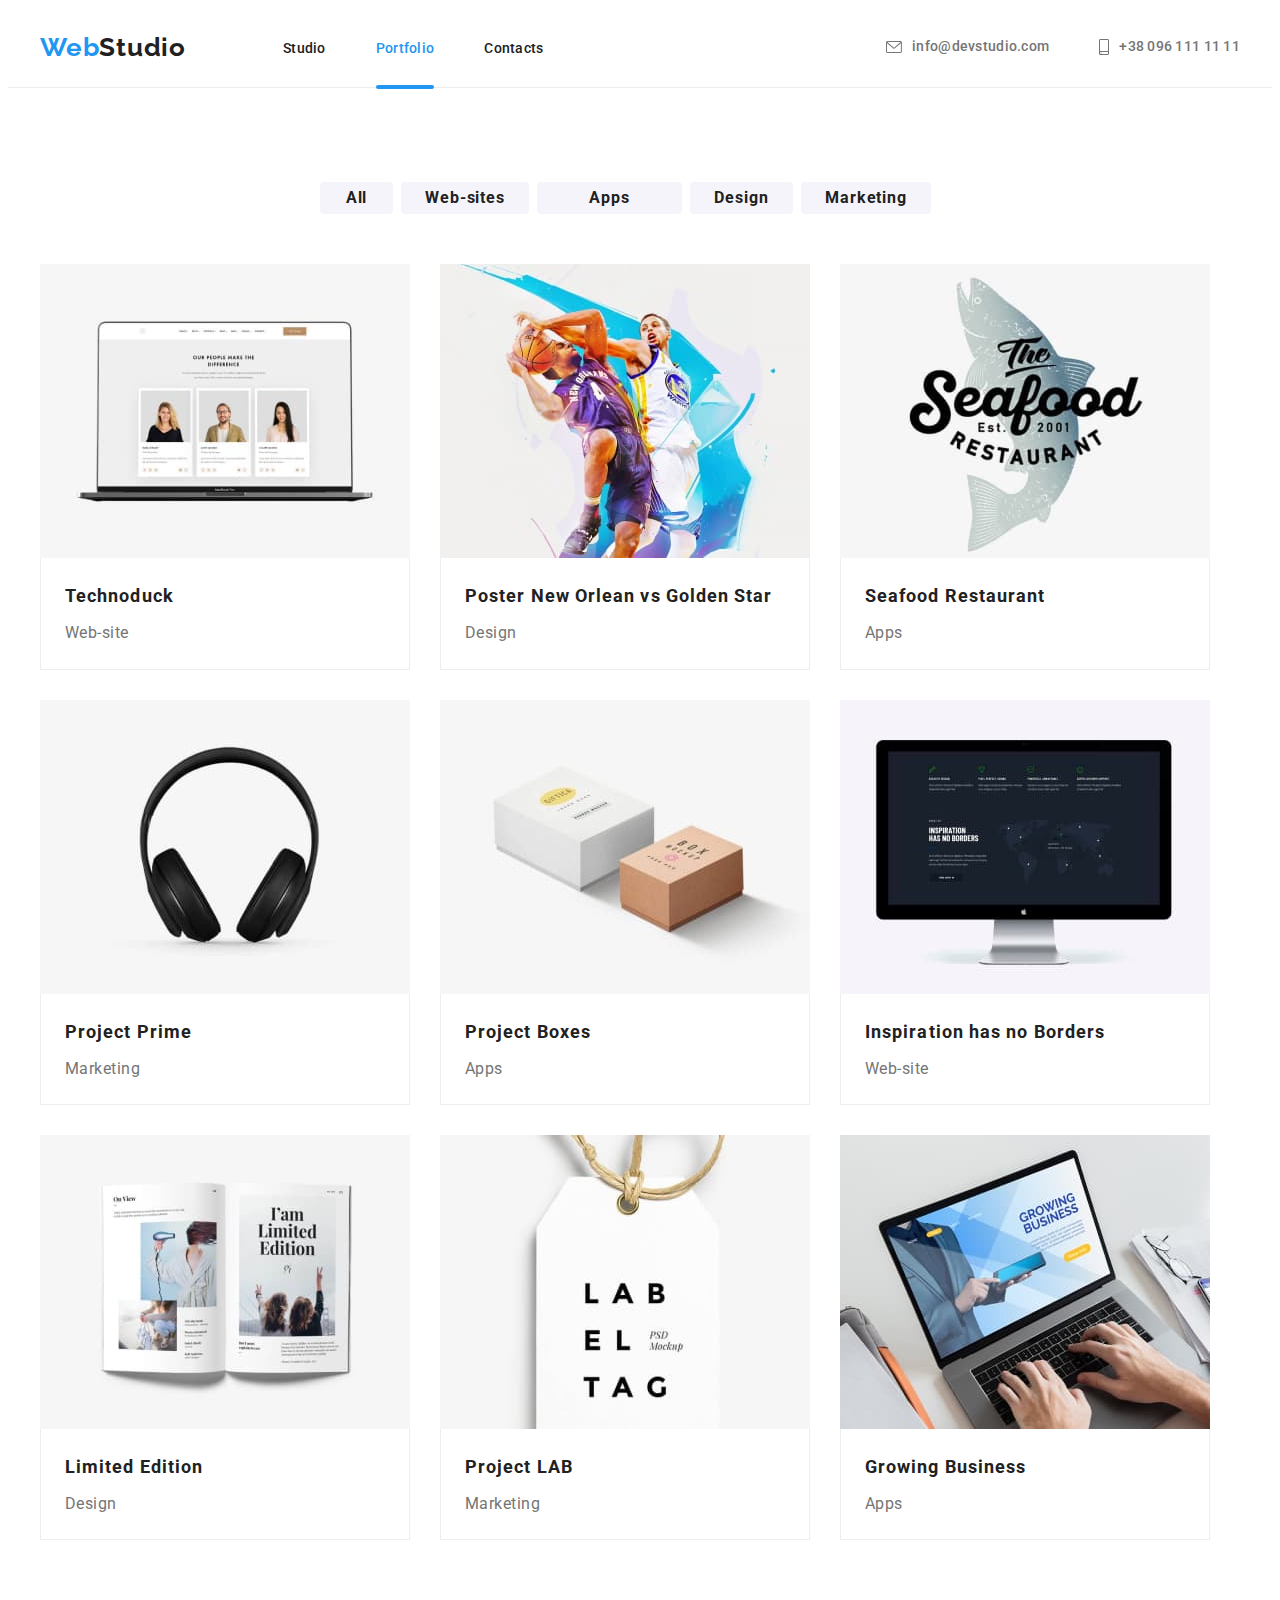
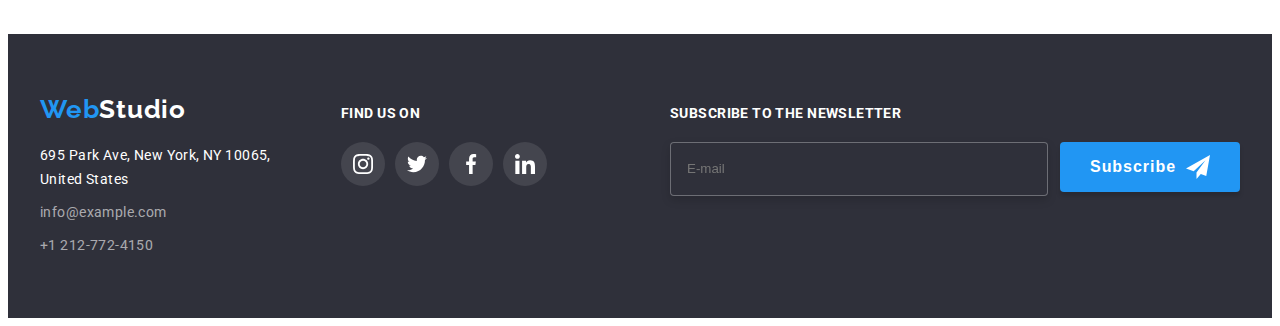
==== commit d59802b6: "done" ====
--- a/portfolio.html
+++ b/portfolio.html
@@ -2,49 +2,49 @@
 <html lang="en">
 <head>
     <meta charset="UTF-8"/>
-    <meta http-equiv="X-UA-Compatible" content="IE=edge"/>
-    <meta name="viewport" content="width=device-width, initial-scale=1.0"/>
+    <meta http-equiv="X-UA-Compatible" content="IE=edge">
+    <meta name="viewport" content="width=device-width, initial-scale=1.0">
     <title>Document</title>
     <link rel="preconnect" href="https://fonts.googleapis.com"/>
     <link rel="preconnect" href="https://fonts.gstatic.com" crossorigin/>
-    <link href="https://fonts.googleapis.com/css2?family=Raleway:wght@700&family=Roboto:wght@400;500;700;900&display=swap" rel="stylesheet"/>
+    <link href="https://fonts.googleapis.com/css2?family=Raleway:wght@700&family=Roboto:wght@400;500;700;900&display=swap" rel="stylesheet">
     <link
         rel="stylesheet"
         href="https://cdnjs.cloudflare.com/ajax/libs/modern-normalize/1.1.0/modern-normalize.min.css"
         integrity="sha512-wpPYUAdjBVSE4KJnH1VR1HeZfpl1ub8YT/NKx4PuQ5NmX2tKuGu6U/JRp5y+Y8XG2tV+wKQpNHVUX03MfMFn9Q=="
         crossorigin="anonymous"
         referrerpolicy="no-referrer"
-    />
-    <link rel="stylesheet" href="./css/main.min.css"/>
+    >
+    <link rel="stylesheet" href="./css/main.min.css">
 </head>
 <body>
-    <header class="header">
-        <div class="container header-container">
-            <nav class="header-nav">
-                <a href="/" class="logo header-link">
-                  Web<span class="logo-1">Studio</span>
-                </a>
-                <ul class="nav-site">
-                  <li class="list"><a href="./index.html" class="header-link link">Studio</a></li>
-                  <li class="list"><a href="./portfolio.html" class="header-link link active">Portfolio</a></li>
-                  <li class="list"><a href="/contacts.html" class="header-link link">Contacts</a></li>
-                </ul>
-            </nav>
-            <ul class="header-contact">
-                <li class="header-list list"><a href="" class="link">
-                  <svg class="icon-envelope" width="16" height="12">
-                    <use href="./images/symbol-defs.svg#icon-envelope"></use>
-                </svg>
-                  info@devstudio.com</a></li>
-                <li class="header-list list"><a href="" class="link">
-                  <svg class="icon-phone" width="10" height="16">
-                    <use href="./images/symbol-defs.svg#icon-smartphone"></use>
-                </svg>
-                  +38 096 111 11 11</a></li>
-            </ul>
-        </div>
-        
-    </header>
+  <header class="header">
+    <div class="container header__container">
+        <nav class="navigation">
+            <a href="/" class="logo navigation__logo">
+                Web<span class="logo--black">Studio</span>
+            </a>
+        <ul class="menu list">
+            <li class="menu__item"><a href="./index.html" class="menu__link link">Studio</a></li>
+            <li class="menu__item"><a href="./portfolio.html" class="menu__link link  active">Portfolio</a></li>
+            <li class="menu__item"><a href="/contacts.html" class="menu__link link">Contacts</a></li>
+        </ul>
+        </nav>
+
+      <ul class="header__connect">
+        <li class="connect__menu list"><a href="" class="link">
+          <svg class="connect__icon" width="16" height="12">
+            <use href="./images/symbol-defs.svg#icon-envelope"></use>
+          </svg>
+          info@devstudio.com</a></li>
+        <li class="connect__menu list"><a href="" class="link">
+          <svg class="connect__icon" width="10" height="16">
+            <use href="./images/symbol-defs.svg#icon-smartphone"></use>
+          </svg>
+          +38 096 111 11 11</a></li>
+      </ul>
+    </div>
+</header>
 
     <main>
         <section class="portfolio">
@@ -220,60 +220,60 @@
         </section>
     </main>
     <footer class="footer">
-        <div class="container footer-container">
-          <div class="footer-logo-nav"> 
-              <a href="/" class="logo footer-link footer-a-logo">Web<span class="logo-2">Studio</span></a>
-              <address>
-                  <p class="address footer-address"> 
-                      695 Park Ave, New York, NY 10065,
-                      United States
-                  </p>
-                  <ul>
-                      <li class="list footer-address"><a href="mailto:info@example.com" class="address-link">info@example.com</a></li>
-                      <li class="list"><a href="tel:+12127724150" class="address-link">+1 212-772-4150</a></li>
-                  </ul>  
-              </address>
-          </div>
-          <div class="footer-social-list">
-            <h2 class="footer-social-title">FIND US ON</h2>
-            <ul class="footer-social-links">
-              <li class="social-item">
-                <svg class="social-logo" width="20" height="20">
-                  <use href="./images/symbol-defs.svg#icon-instagram"></use>
-                </svg>
-              </li>
-              <li class="social-item">
-                <svg class="social-logo" width="20" height="20">
-                  <use href="./images/symbol-defs.svg#icon-twitter"></use>
-                </svg>
-              </li>
-              <li class="social-item">
-                <svg class="social-logo" width="20" height="20">
-                  <use href="./images/symbol-defs.svg#icon-facebook"></use>
-                </svg>
-              </li>
-              <li class="social-item">
-                <svg class="social-logo" width="20" height="20">
-                  <use href="./images/symbol-defs.svg#icon-linkedin"></use>
-                </svg>
-              </li>
-            </ul>
-          </div>
-          <div class="footer-subscribe">
-            <p class="footer-subscribe-title">subscribe to the newsletter</p>
-            <form class="subscribe-form">
-              <label>
-                <input type="email" name="email" placeholder="E-mail" class="input-email" />
-              </label>
-              <button type="submit" class="send-btn">
-                Subscribe
-                <svg class="icon-send" width="24" height="24">
-                  <use href="./images/symbol-defs.svg#icon-send"></use>
-                </svg>
-              </button>
-            </form>
-          </div>
+      <div class="container footer__container">
+        <div class="footer_navigation"> 
+            <a href="/" class="logo footer__logo">Web<span class="logo--white">Studio</span></a>
+            <address>
+                <p class="address footer__address"> 
+                    695 Park Ave, New York, NY 10065,
+                    United States
+                </p>
+                <ul>
+                    <li class="list footer__address"><a href="mailto:info@example.com" class="footer__link">info@example.com</a></li>
+                    <li class="list"><a href="tel:+12127724150" class="footer__link">+1 212-772-4150</a></li>
+                </ul>  
+            </address>
         </div>
+        <div class="footer__social">
+          <h2 class="footer__title">FIND US ON</h2>
+          <ul class="grid__social">
+            <li class="social__item social__item--dark">
+              <svg class="social__icon" width="20" height="20">
+                <use href="./images/symbol-defs.svg#icon-instagram"></use>
+              </svg>
+            </li>
+            <li class="social__item social__item--dark">
+              <svg class="social__icon" width="20" height="20">
+                <use href="./images/symbol-defs.svg#icon-twitter"></use>
+              </svg>
+            </li>
+            <li class="social__item social__item--dark">
+              <svg class="social__icon" width="20" height="20">
+                <use href="./images/symbol-defs.svg#icon-facebook"></use>
+              </svg>
+            </li>
+            <li class="social__item social__item--dark">
+              <svg class="social__icon" width="20" height="20">
+                <use href="./images/symbol-defs.svg#icon-linkedin"></use>
+              </svg>
+            </li>
+          </ul>
+        </div>
+        <div class="footer__subscribe">
+          <p class="footer__title">subscribe to the newsletter</p>
+          <form class="subscribe__form">
+            <label>
+              <input type="email" name="email" placeholder="E-mail" class="input__email">
+            </label>
+            <button type="submit" class="subscribe__btn">
+              Subscribe
+              <svg class="subscribe__icon" width="24" height="24">
+                <use href="./images/symbol-defs.svg#icon-send"></use>
+              </svg>
+            </button>
+          </form>
+        </div>
+       </div>
     </footer>
 </body>
 </html>
--- a/css/main.min.css
+++ b/css/main.min.css
@@ -1 +1 @@
-:root{--active-text: #2196F3;--white: #FFFFFF;--ordinary-text: #212121;--description-text: #757575;--dark-background: #2F303A;--dark-background-opacity: rgba(47, 48, 58, 0.8);--portfolio-background: #E5E5E5;--mailto: rgba(255, 255, 255, 0.6);--team-background: #F5F4FA;--icon: #AFB1B8;--icon-footer-background: rgba(255, 255, 255, 0.1);--button-request-hover: #188CE8;--transition-duration: 250ms;--timing-function: cubic-bezier(0.4, 0, 0.2, 1)}.header{display:block;padding-top:24px;padding-bottom:25px;border-bottom:1px solid #ececec}.header-container{display:-webkit-box;display:-ms-flexbox;display:flex;-webkit-box-align:center;-ms-flex-align:center;align-items:center}.header-nav{display:-webkit-box;display:-ms-flexbox;display:flex;-webkit-box-align:center;-ms-flex-align:center;align-items:center}.nav-site{display:-webkit-box;display:-ms-flexbox;display:flex;-webkit-box-align:center;-ms-flex-align:center;align-items:center;gap:50px}.header-contact{display:-webkit-box;display:-ms-flexbox;display:flex;-webkit-box-align:center;-ms-flex-align:center;align-items:center;gap:50px;margin-left:auto}.header-link,.footer-link{text-decoration:none;padding:0;margin:0}.logo{font-family:"Raleway";font-weight:700;font-size:26px;line-height:1.17;color:var(--active-text);margin-right:97px}.header-link .logo-1{color:var(--ordinary-text)}.footer-link .logo-2{color:var(--white);margin-bottom:20px}.nav-site .link{text-decoration:none;font-family:inherit;font-size:14px;font-weight:500;line-height:1.14;letter-spacing:.02em;color:var(--ordinary-text);-webkit-transition:color var(--transition-duration) var(--timing-function);transition:color var(--transition-duration) var(--timing-function)}.nav-site .link:hover,.nav-site .link:focus{text-decoration:none;color:var(--active-text)}.nav-site .active{text-decoration:none;color:var(--active-text);-webkit-transition:color var(--transition-duration) var(--timing-function);transition:color var(--transition-duration) var(--timing-function);position:relative}.nav-site .active::after{content:"";display:block;width:100%;height:4px;background-color:var(--active-text);border-radius:2px;position:absolute;bottom:-33px;margin:0}.list{list-style:none}.header-list .link{display:-webkit-box;display:-ms-flexbox;display:flex;-webkit-box-align:center;-ms-flex-align:center;align-items:center;text-decoration:none;font-style:normal;font-weight:500;letter-spacing:.02em;color:var(--description-text);-webkit-transition:color var(--transition-duration) var(--timing-function);transition:color var(--transition-duration) var(--timing-function)}.header-list .link:hover,.header-list .link:focus{color:var(--active-text)}.icon-envelope{margin-right:10px;margin-bottom:0px;fill:currentColor;-webkit-transition:fill var(--transition-duration) var(--timing-function);transition:fill var(--transition-duration) var(--timing-function)}.icon-phone{fill:currentColor;margin-right:10px;margin-bottom:0px;-webkit-transition:fill var(--transition-duration) var(--timing-function);transition:fill var(--transition-duration) var(--timing-function)}/*# sourceMappingURL=main.min.css.map */+body{font-family:var(--main-font)}.list{list-style:none}.link{text-decoration:none}p,h1,h2,h3,h4,h5,h6{margin:0}ul,ol{margin:0;padding-left:0;list-style:none}*::before,*::after{-webkit-box-sizing:inherit;box-sizing:inherit}button{cursor:pointer}address{font-style:normal}a{color:currentColor;text-decoration:none}img{display:block}a{text-decoration:none;cursor:pointer;-webkit-transition:color var(--transition-duration) var(--timing-function);transition:color var(--transition-duration) var(--timing-function)}a:hover,a:focus{color:var(--active-text)}label{border-style:none}:root{--active-text: #2196F3;--white: #FFFFFF;--color-main-text: #212121;--description-text: #757575;--dark-background: #2F303A;--dark-background-opacity: rgba(47, 48, 58, 0.8);--portfolio-background: #E5E5E5;--mailto: rgba(255, 255, 255, 0.6);--team-background: #F5F4FA;--icon: #AFB1B8;--icon-footer-background: rgba(255, 255, 255, 0.1);--button-request-hover: #188CE8;--transition-duration: 250ms;--timing-function: cubic-bezier(0.4, 0, 0.2, 1);--main-font: "Roboto", sans-serif}.visually-hidden{position:absolute;white-space:nowrap;width:1px;height:1px;overflow:hidden;border:0;padding:0;clip:rect(0 0 0 0);-webkit-clip-path:inset(50%);clip-path:inset(50%);margin:-1px}.button{font-family:inherit;line-height:1.88;letter-spacing:.06em;font-weight:700;font-size:16px;color:var(--color-main-text);background-color:var(--team-background);border:none;border-radius:4px;cursor:pointer;position:relative;-webkit-transition:color var(--transition-duration) var(--timing-function),background-color var(--transition-duration) var(--timing-function),-webkit-box-shadow var(--transition-duration) var(--timing-function);transition:color var(--transition-duration) var(--timing-function),background-color var(--transition-duration) var(--timing-function),-webkit-box-shadow var(--transition-duration) var(--timing-function);transition:color var(--transition-duration) var(--timing-function),background-color var(--transition-duration) var(--timing-function),box-shadow var(--transition-duration) var(--timing-function);transition:color var(--transition-duration) var(--timing-function),background-color var(--transition-duration) var(--timing-function),box-shadow var(--transition-duration) var(--timing-function),-webkit-box-shadow var(--transition-duration) var(--timing-function)}.button:hover,.button:focus{color:var(--white);background-color:var(--active-text);-webkit-box-shadow:0px 3px 1px rgba(0,0,0,.1),0px 1px 2px rgba(0,0,0,.08),0px 2px 2px rgba(0,0,0,.12);box-shadow:0px 3px 1px rgba(0,0,0,.1),0px 1px 2px rgba(0,0,0,.08),0px 2px 2px rgba(0,0,0,.12)}.logo{font-family:"Raleway";font-weight:700;font-size:26px;line-height:1.17;letter-spacing:.03em;color:var(--active-text)}.logo--black{font-family:"Raleway";font-weight:700;font-size:26px;line-height:1.17;letter-spacing:.03em;color:var(--color-main-text);margin-right:97px}.logo--white{font-family:"Raleway";font-weight:700;font-size:26px;line-height:1.17;letter-spacing:.03em;color:var(--white)}.container{width:1200px;padding-left:15px;padding-right:15px;margin:0 auto;position:relative}.button-request{font-family:inherit;font-weight:700;font-size:16px;line-height:1.88;letter-spacing:.06em;color:var(--white);background-color:var(--active-text);border-radius:4px;border:none;padding:10px 20px;-webkit-box-shadow:0px 4px 4px rgba(0,0,0,.15);box-shadow:0px 4px 4px rgba(0,0,0,.15);display:-webkit-box;display:-ms-flexbox;display:flex;position:relative;-webkit-transition:background-color var(--transition-duration) var(--timing-function);transition:background-color var(--transition-duration) var(--timing-function)}.button-request:hover,.button-request:focus{background-color:var(--button-request-hover);-webkit-box-shadow:0px 4px 4px rgba(0,0,0,.15);box-shadow:0px 4px 4px rgba(0,0,0,.15)}.section{padding-bottom:94px;padding-top:94px}.section__title{line-height:1.17;letter-spacing:.03em;font-weight:700;font-size:36px;text-align:center;margin-bottom:50px}.backdrop{position:fixed;top:0;left:0;width:100%;height:100%;background:rgba(0,0,0,.2);-webkit-transition:opacity var(--transition-duration) var(--timing-function),visibility var(--transition-duration) var(--timing-function);transition:opacity var(--transition-duration) var(--timing-function),visibility var(--transition-duration) var(--timing-function)}.is-hidden{visibility:hidden;opacity:0;pointer-events:none}.backdrop.is-hidden .modal{-webkit-transform:translate(-50%, -50%) scale(0);transform:translate(-50%, -50%) scale(0)}.modal{width:528px;min-height:582px;padding:40px;background-color:var(--white);-webkit-box-shadow:0px 1px 3px rgba(0,0,0,.12),0px 1px 1px rgba(0,0,0,.14),0px 2px 1px rgba(0,0,0,.2);box-shadow:0px 1px 3px rgba(0,0,0,.12),0px 1px 1px rgba(0,0,0,.14),0px 2px 1px rgba(0,0,0,.2);border-radius:4px;position:absolute;top:50%;left:50%;-webkit-transform:translate(-50%, -50%) scale(1);transform:translate(-50%, -50%) scale(1);-webkit-transition:-webkit-transform var(--transition-duration) var(--timing-function);transition:-webkit-transform var(--transition-duration) var(--timing-function);transition:transform var(--transition-duration) var(--timing-function);transition:transform var(--transition-duration) var(--timing-function), -webkit-transform var(--transition-duration) var(--timing-function)}.close-button{position:absolute;top:8px;right:8px;padding:0;width:30px;height:30px;padding:0;border:1px solid rgba(0,0,0,.1);border-radius:50%;background-color:var(--white);-webkit-box-align:center;-ms-flex-align:center;align-items:center;-webkit-box-pack:center;-ms-flex-pack:center;justify-content:center;cursor:pointer;-webkit-transition:fill var(--transition-duration) var(--timing-function);transition:fill var(--transition-duration) var(--timing-function)}.close-button:hover,.close-button:focus{border:1px solid var(--active-text);background-color:var(--white)}.icon-close-modal{fill:rgba(0,0,0,.8)}.close-button:hover+.icon-close-modal,.close-button:focus+.icon-close-modal{fill:var(--active-text)}.modal-title{font-family:inherit;line-height:1.15;letter-spacing:.03em;font-weight:700;font-size:20px;text-align:center;color:var(--color-main-text);margin-bottom:12px}.modal-form{display:-webkit-box;display:-ms-flexbox;display:flex;-webkit-box-orient:vertical;-webkit-box-direction:normal;-ms-flex-direction:column;flex-direction:column;gap:10px}.label{display:-webkit-box;display:-ms-flexbox;display:flex;-webkit-box-orient:vertical;-webkit-box-direction:normal;-ms-flex-direction:column;flex-direction:column;color:var(--description-text);position:relative}.modal-label-text{font-family:inherit;line-height:1.17;letter-spacing:.01em;font-weight:400;font-size:12px}.input-wrap{position:relative}.modal-input{position:relative;width:100%;height:40px;margin-top:4px;border:1px solid rgba(33,33,33,.2);border-radius:4px;outline:rgba(0,0,0,0);font-size:14px;color:var(--description-text);padding-left:35px;-webkit-transition:border-color var(--transition-duration) var(--timing-function);transition:border-color var(--transition-duration) var(--timing-function)}.modal-input:hover,.modal-input:focus{outline:none;border-color:var(--active-text)}.modal-input::-webkit-input-placeholder{font-size:14px;color:var(--description-text)}.modal-input::-moz-placeholder{font-size:14px;color:var(--description-text)}.modal-input:-ms-input-placeholder{font-size:14px;color:var(--description-text)}.modal-input::-ms-input-placeholder{font-size:14px;color:var(--description-text)}.modal-input::placeholder{font-size:14px;color:var(--description-text)}.form-icon{position:absolute;left:12px;bottom:11px;fill:var(--color-main-text);-webkit-transition:fill var(--timing-function) var(--transition-duration);transition:fill var(--timing-function) var(--transition-duration)}.modal-input:hover+.form-icon,.modal-input:focus+.form-icon{fill:var(--active-text)}.comments-area{width:100%;height:120px;padding:12px 16px;margin-top:4px;border:1px solid rgba(33,33,33,.2);border-radius:4px;resize:none;-webkit-transition:border var(--timing-function) var(--transition-duration);transition:border var(--timing-function) var(--transition-duration)}.comments-area::-webkit-input-placeholder{font-size:14px;color:var(--description-text)}.comments-area::-moz-placeholder{font-size:14px;color:var(--description-text)}.comments-area:-ms-input-placeholder{font-size:14px;color:var(--description-text)}.comments-area::-ms-input-placeholder{font-size:14px;color:var(--description-text)}.comments-area::placeholder{font-size:14px;color:var(--description-text)}.comments-area:hover,.comments-area:focus{outline:none;border:1px solid var(--active-text)}.agreement-field{display:-webkit-box;display:-ms-flexbox;display:flex;-webkit-box-align:center;-ms-flex-align:center;align-items:center;padding:10px 12px 30px 12px;position:relative}.agreement{display:-webkit-box;display:-ms-flexbox;display:flex;-webkit-box-pack:center;-ms-flex-pack:center;justify-content:center;-webkit-box-align:center;-ms-flex-align:center;align-items:center;gap:8px;position:relative;-webkit-transition:fill var(--transition-duration) var(--timing-function),background-color var(--transition-duration) var(--timing-function),border-color var(--transition-duration) var(--timing-function);transition:fill var(--transition-duration) var(--timing-function),background-color var(--transition-duration) var(--timing-function),border-color var(--transition-duration) var(--timing-function)}.agreement-text{-webkit-box-align:center;-ms-flex-align:center;align-items:center;padding:0;color:var(--description-text)}.agreement .agreement-checkbox{width:16px;height:15px;border:2px solid var(--color-main-text);border-radius:2px;display:-webkit-box;display:-ms-flexbox;display:flex;-webkit-box-align:center;-ms-flex-align:center;align-items:center;-webkit-box-pack:center;-ms-flex-pack:center;justify-content:center;fill:rgba(0,0,0,0);-webkit-transition:border-color var(--transition-duration) var(--timing-function),background-color var(--transition-duration) var(--timing-function),fill var(--timing-function) var(--transition-duration);transition:border-color var(--transition-duration) var(--timing-function),background-color var(--transition-duration) var(--timing-function),fill var(--timing-function) var(--transition-duration)}.input-checkbox:checked+.agreement .agreement-checkbox{background-color:var(--active-text);border-color:rgba(0,0,0,0);fill:var(--white)}.input-checkbox:focus+.agreement .agreement-checkbox,.input-checkbox:hover+.agreement .agreement-checkbox{border-color:var(--active-text)}.agreement-link{color:var(--active-text);text-decoration:underline}.form-btn{display:-webkit-box;display:-ms-flexbox;display:flex;left:50%;-webkit-box-pack:center;-ms-flex-pack:center;justify-content:center;-webkit-box-align:center;-ms-flex-align:center;align-items:center;font-weight:700;font-size:16px;line-height:1.88;letter-spacing:.06em;margin:0px auto;width:200px;height:50px;padding:0;color:var(--white);border:none;border-radius:4px;background-color:var(--active-text);-webkit-transition:background-color var(--transition-duration) var(--timing-function);transition:background-color var(--transition-duration) var(--timing-function)}.form-btn:hover,.form-btn:focus{background-color:var(--button-request-hover)}.grid__social{display:-webkit-box;display:-ms-flexbox;display:flex;gap:10px;-webkit-box-align:start;-ms-flex-align:start;align-items:flex-start}.social__item{display:-webkit-box;display:-ms-flexbox;display:flex;-webkit-box-align:center;-ms-flex-align:center;align-items:center;-webkit-box-pack:center;-ms-flex-pack:center;justify-content:center;width:44px;height:44px;border-radius:50%;-webkit-transition:background-color var(--transition-duration) var(--timing-function),fill var(--transition-duration) var(--timing-function);transition:background-color var(--transition-duration) var(--timing-function),fill var(--transition-duration) var(--timing-function)}.social__item:hover,.social__item:focus{background-color:var(--active-text);fill:var(--white)}.social__item--dark{background-color:var(--icon-footer-background);fill:var(--white)}.social__item--light{background-color:var(--white);fill:var(--icon)}.header{display:block;padding-top:24px;padding-bottom:25px;border-bottom:1px solid #ececec}.header__container{display:-webkit-box;display:-ms-flexbox;display:flex;-webkit-box-align:center;-ms-flex-align:center;align-items:center}.navigation{display:-webkit-box;display:-ms-flexbox;display:flex;-webkit-box-align:center;-ms-flex-align:center;align-items:center}.menu{display:-webkit-box;display:-ms-flexbox;display:flex;-webkit-box-align:center;-ms-flex-align:center;align-items:center;gap:50px}.menu .link{text-decoration:none;font-family:inherit;line-height:1.14;letter-spacing:.02em;font-weight:500;font-size:14px;color:var(--color-main-text);-webkit-transition:color var(--transition-duration) var(--timing-function);transition:color var(--transition-duration) var(--timing-function)}.menu .link:hover,.menu .link:focus{text-decoration:none;color:var(--active-text)}.menu .active{text-decoration:none;color:var(--active-text);-webkit-transition:color var(--transition-duration) var(--timing-function);transition:color var(--transition-duration) var(--timing-function);position:relative}.menu .active::after{content:"";display:block;width:100%;height:4px;background-color:var(--active-text);border-radius:2px;position:absolute;bottom:-33px;margin:0}.header__connect{display:-webkit-box;display:-ms-flexbox;display:flex;-webkit-box-align:center;-ms-flex-align:center;align-items:center;gap:50px;margin-left:auto}.navigation__logo,.footer__logo{text-decoration:none;padding:0;margin:0}.navigation__logo .logo--black,.footer__logo .logo--black{color:var(--color-main-text)}.navigation__logo .logo--white,.footer__logo .logo--white{color:var(--white)}.connect__menu .link{display:-webkit-box;display:-ms-flexbox;display:flex;-webkit-box-align:center;-ms-flex-align:center;align-items:center;text-decoration:none;font-family:inherit;font-style:normal;line-height:1.14;letter-spacing:.02em;font-weight:500;font-size:14px;color:var(--description-text);-webkit-transition:color var(--transition-duration) var(--timing-function);transition:color var(--transition-duration) var(--timing-function)}.connect__menu .link:hover,.connect__menu .link:focus{color:var(--active-text)}.connect__icon{margin-right:10px;margin-bottom:0px;fill:currentColor;-webkit-transition:fill var(--transition-duration) var(--timing-function);transition:fill var(--transition-duration) var(--timing-function)}.hero__section{background-image:-webkit-gradient(linear, left top, left bottom, from(rgba(47, 48, 58, 0.4)), to(rgba(47, 48, 58, 0.4))),url(../images/hero-bg.jpg);background-image:linear-gradient(rgba(47, 48, 58, 0.4), rgba(47, 48, 58, 0.4)),url(../images/hero-bg.jpg);padding-top:200px;padding-bottom:200px;-webkit-box-align:center;-ms-flex-align:center;align-items:center;background-size:1600px 600px;background-repeat:no-repeat;background-position:center;text-align:center;position:relative}.hero__container{display:-webkit-box;display:-ms-flexbox;display:flex;-webkit-box-orient:vertical;-webkit-box-direction:normal;-ms-flex-direction:column;flex-direction:column;-webkit-box-align:center;-ms-flex-align:center;align-items:center;-webkit-box-pack:center;-ms-flex-pack:center;justify-content:center}.hero__heading{font-size:44px;font-weight:900;line-height:1.36;letter-spacing:.06em;color:var(--white);text-transform:uppercase;max-width:696px;text-align:center;margin-bottom:30px;margin-left:auto;margin-right:auto}.definition-section{padding-top:94px}.definition__grid{display:-webkit-box;display:-ms-flexbox;display:flex;gap:30px}.definition__grid .definition__item{width:calc((100% - 90px)/4)}.definition__logo{display:-webkit-box;display:-ms-flexbox;display:flex;width:270px;height:120px;background-color:var(--team-background);margin-bottom:30px;-webkit-box-align:center;-ms-flex-align:center;align-items:center;-webkit-box-pack:center;-ms-flex-pack:center;justify-content:center}.definition__title{font-family:inherit;line-height:1.17;letter-spacing:.03em;font-weight:700;font-size:14px;color:var(--color-main-text);text-transform:uppercase;margin-bottom:10px}.definition__about{font-family:inherit;line-height:1.71;letter-spacing:.03em;font-weight:400;font-size:14px;color:var(--description-text)}.whatwedo__grid{display:-webkit-box;display:-ms-flexbox;display:flex;gap:30px}.whatwedo__list{position:relative}.whatwedo__card{display:-webkit-box;display:-ms-flexbox;display:flex;-webkit-box-pack:center;-ms-flex-pack:center;justify-content:center;-webkit-box-align:center;-ms-flex-align:center;align-items:center;position:absolute;bottom:0;width:370px;height:70px;background-color:var(--dark-background-opacity)}.whatwedo__title{color:var(--white);font-family:inherit;line-height:1.14;letter-spacing:.03em;font-weight:700;font-size:14px;text-transform:uppercase}.team__section{background-color:var(--team-background)}.team__grid{display:-webkit-box;display:-ms-flexbox;display:flex;gap:30px;-webkit-box-align:center;-ms-flex-align:center;align-items:center}.team__box{background-color:var(--white);width:270px;-webkit-box-shadow:0px 1px 3px rgba(0,0,0,.12),0px 1px 1px rgba(0,0,0,.14),0px 2px 1px rgba(0,0,0,.2);box-shadow:0px 1px 3px rgba(0,0,0,.12),0px 1px 1px rgba(0,0,0,.14),0px 2px 1px rgba(0,0,0,.2);border-radius:0px 0px 4px 4px}.team__card{padding:30px}.team__name{font-family:inherit;line-height:1.19;letter-spacing:.03em;font-weight:500;font-size:16px;color:var(--color-main-text);text-align:center;margin-bottom:10px}.team__position{font-family:inherit;line-height:1.19;letter-spacing:.03em;font-weight:400;font-size:16px;color:var(--description-text);text-align:center;margin-bottom:16px}.customer__grid{display:-webkit-box;display:-ms-flexbox;display:flex;gap:30px;-webkit-box-pack:center;-ms-flex-pack:center;justify-content:center}.customer__item{width:170px;height:92px}.customer__logo{display:-webkit-box;display:-ms-flexbox;display:flex;width:170px;height:92px;border:1px solid var(--icon);border-radius:4px;-webkit-box-align:center;-ms-flex-align:center;align-items:center;-webkit-box-pack:center;-ms-flex-pack:center;justify-content:center;-webkit-transition:border-color var(--transition-duration) var(--timing-function),fill var(--transition-duration) var(--timing-function);transition:border-color var(--transition-duration) var(--timing-function),fill var(--transition-duration) var(--timing-function)}.customer__logo:hover,.customer__logo:focus{border-color:var(--active-text)}.customer__link{fill:var(--icon);-webkit-transition:fill var(--transition-duration) var(--timing-function);transition:fill var(--transition-duration) var(--timing-function)}.customer__logo:hover .customer__link,.customer__logo:focus .customer__link{fill:var(--active-text)}.footer{background-color:var(--dark-background);padding-top:60px;padding-bottom:60px}.footer__container{display:-webkit-box;display:-ms-flexbox;display:flex;gap:70px;-webkit-box-align:baseline;-ms-flex-align:baseline;align-items:baseline}.footer__logo{text-decoration:none;padding:0;margin:0,0,20px,0}.address{text-decoration:none;font-family:inherit;font-style:normal;line-height:1.71;letter-spacing:.03em;font-weight:400;font-size:14px;color:var(--white);max-width:231px;margin-top:20px;-webkit-transition:color var(--transition-duration) var(--timing-function);transition:color var(--transition-duration) var(--timing-function)}.address:hover,.address:focus{color:var(--active-text)}.footer__link{text-decoration:none;font-family:inherit;font-style:normal;line-height:1.71;letter-spacing:.03em;font-weight:400;font-size:14px;color:var(--mailto);-webkit-transition:color var(--transition-duration) var(--timing-function);transition:color var(--transition-duration) var(--timing-function)}.footer__link:hover,.footer__link:focus{color:var(--active-text)}.footer__address{margin-bottom:9px}.footer__social{-webkit-box-align:baseline;-ms-flex-align:baseline;align-items:baseline}.footer__title{font-family:inherit;line-height:1.14;letter-spacing:.03em;font-weight:700;font-size:14px;color:var(--white);text-transform:uppercase;margin-bottom:20px}.footer__subscribe{display:block;width:570px;margin-left:auto}.subscribe__form{display:-webkit-box;display:-ms-flexbox;display:flex;-webkit-box-pack:baseline;-ms-flex-pack:baseline;justify-content:baseline;gap:12px;border:none}.input__email{padding-left:16px;width:358px;height:50px;color:rgba(255,255,255,.6);border:1px solid rgba(255,255,255,.3);-webkit-filter:drop-shadow(0px 4px 4px rgba(0, 0, 0, 0.15));filter:drop-shadow(0px 4px 4px rgba(0, 0, 0, 0.15));border-radius:4px;background-color:var(--dark-background);-webkit-transition:border var(--transition-duration) var(--timing-function);transition:border var(--transition-duration) var(--timing-function)}.input__email:hover,.input__email:focus{border:1px solid var(--active-text);outline:none}.subscribe__btn{display:-webkit-box;display:-ms-flexbox;display:flex;-webkit-box-pack:center;-ms-flex-pack:center;justify-content:center;-webkit-box-align:center;-ms-flex-align:center;align-items:center;line-height:1.88;letter-spacing:.06em;font-weight:700;font-size:16px;width:200px;height:50px;padding:0;margin-left:auto;color:var(--white);background-color:var(--active-text);border:none;border-radius:4px;-webkit-box-shadow:0px 4px 4px rgba(0,0,0,.15);box-shadow:0px 4px 4px rgba(0,0,0,.15);-webkit-transition:background-color var(--timing-function) var(--transition-duration);transition:background-color var(--timing-function) var(--transition-duration)}.subscribe__btn:hover,.subscribe__btn:focus{background-color:var(--button-request-hover)}.subscribe__icon{fill:currentColor;margin-left:10px}.portfolio{padding-top:94px;padding-bottom:94px}.btn-portfolio{display:-webkit-box;display:-ms-flexbox;display:flex;-ms-flex-wrap:wrap;flex-wrap:wrap;gap:8px;margin-bottom:50px;margin-left:280px}.button1{width:73px}.button2{width:128px}.button3{width:145px}.button4{width:103px}.button5{width:130px}.portfolio-list{display:-webkit-box;display:-ms-flexbox;display:flex;-ms-flex-wrap:wrap;flex-wrap:wrap;gap:30px;position:relative}.portfolio-card{display:block;-webkit-box-shadow:none;box-shadow:none;-webkit-transition:-webkit-box-shadow var(--transition-duration) var(--timing-function);transition:-webkit-box-shadow var(--transition-duration) var(--timing-function);transition:box-shadow var(--transition-duration) var(--timing-function);transition:box-shadow var(--transition-duration) var(--timing-function), -webkit-box-shadow var(--transition-duration) var(--timing-function)}.portfolio-card:hover,.portfolio-card:focus{-webkit-box-shadow:0px 1px 1px rgba(0,0,0,.12),0px 4px 4px rgba(0,0,0,.06),1px 4px 6px rgba(0,0,0,.16);box-shadow:0px 1px 1px rgba(0,0,0,.12),0px 4px 4px rgba(0,0,0,.06),1px 4px 6px rgba(0,0,0,.16)}.overlay-card{width:370;height:294;position:relative;overflow:hidden}.overlay{position:absolute;top:0;left:0;width:100%;height:100%;background:var(--active-text);opacity:.9;-webkit-transform:translateY(101%);transform:translateY(101%);-webkit-transition:-webkit-transform var(--transition-duration) ease;transition:-webkit-transform var(--transition-duration) ease;transition:transform var(--transition-duration) ease;transition:transform var(--transition-duration) ease, -webkit-transform var(--transition-duration) ease;-webkit-transition-timing-function:var(--timing-function);transition-timing-function:var(--timing-function)}.portfolio-card:hover .overlay{-webkit-transform:translateY(0);transform:translateY(0)}.text-overlay{font-family:inherit;line-height:1.56;letter-spacing:.03em;font-weight:400;font-size:18px;color:var(--white);margin:0;padding:63px 23px}.portfolio-item-box{border-right:1px solid #eee;border-bottom:1px solid #eee;border-left:1px solid #eee;padding:20px 24px}.portfolio-title{font-family:inherit;line-height:2;letter-spacing:.06em;font-weight:700;font-size:18px;margin-bottom:4px;color:var(--color-main-text)}.portfolio-about{font-family:inherit;line-height:1.88;letter-spacing:.03em;font-weight:400;font-size:16px;color:var(--description-text)}/*# sourceMappingURL=main.min.css.map */